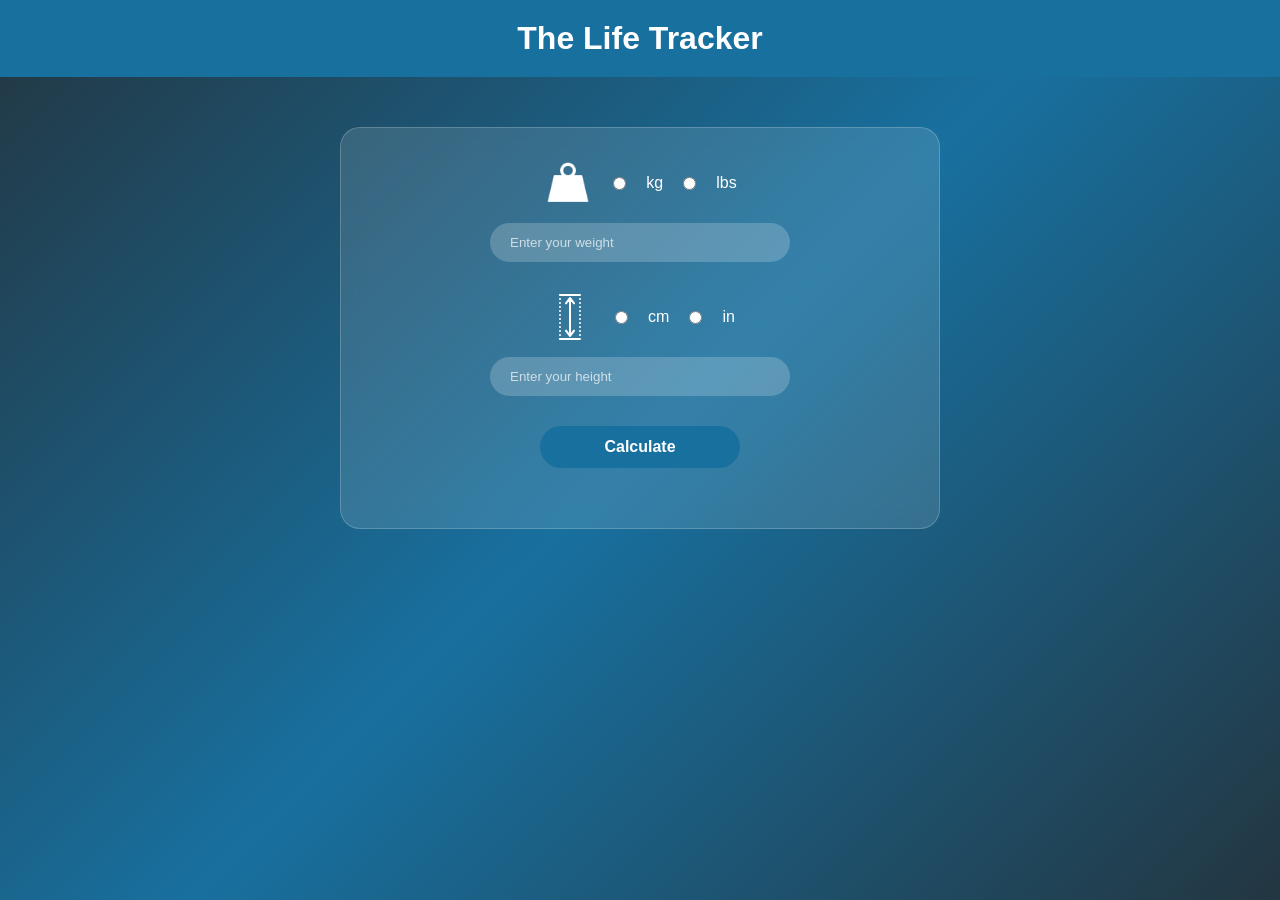
==== index.html @ 0bf72494 "what good day to code hhhh - life tracker" ====
<!DOCTYPE html>
<html lang="en">
<head>
    <meta charset="UTF-8">
    <meta name="viewport" content="width=device-width, initial-scale=1.0">
    <title>The Life Tracker</title>
    <link rel="stylesheet" href="stayling.css">
</head>
<body>

    <nav>
        <div class="logo">
            <p>The Life Tracker</p>
        </div>
    </nav>

    <main class="thestuff">

        <!-- Weight Section -->
        <div class="card">

            <div class="top-row">
                <img src="icons/weight.png" alt="Weight">

                    <input type="radio" name="weight-unit" id="kg"> kg
                    <input type="radio" name="weight-unit" id="lbs"> lbs
            </div>

            <input
                type="number"
                id="weightInput"    
                placeholder="Enter your weight"
            >

        </div>

        <!-- Height Section -->
        <div class="card">

            <div class="top-row">
                <img src="icons/height.png" alt="Height">
                    <input type="radio" name="height-unit" id="cm"> cm
                    <input type="radio" name="height-unit" id="inch"> in
            </div>

            <input
                type="number"
                id="heightInput"
                placeholder="Enter your height"
            >

        </div>

        <!-- Button -->
        <button id="btn">
            Calculate
        </button>
            <div  class="card">
                <div class="top-row">
                    <div class="output">

                    </div>
                </div>
            </div>
    </main>
     <script src="script.js"></script>
</body>
</html>
---- stayling.css ----
*{
    margin:0;
    padding:0;
    box-sizing:border-box;
}

body{
    min-height:100vh;
    font-family:Arial, Helvetica, sans-serif;
    background:linear-gradient(
        135deg,
        #233641,
        #18709f,
        #233641
    );
}

nav{
    background:#18709f;
    padding:20px;
}

.logo{
    color:white;
    font-size:2rem;
    font-weight:bold;
    text-align:center;
}

.thestuff{
    max-width:600px;
    margin:50px auto;
    padding:30px;

    background:rgba(255,255,255,0.12);
    backdrop-filter:blur(10px);

    border:1px solid rgba(255,255,255,0.2);
    border-radius:20px;

    display:flex;
    flex-direction:column;
    gap:30px;
}

.card{
    display:flex;
    flex-direction:column;
    align-items:center;
    gap:15px;
}

.top-row{
    display:flex;
    align-items:center;
    gap:20px;
    color:white;
}

.top-row img{
    width:50px;
    filter:brightness(0) invert(1);
}

/* label{
    display:flex;
    align-items:center;
    gap:5px;
} */

input[type="number"]{
    width:100%;
    max-width:300px;

    padding:12px 20px;

    border:none;
    border-radius:50px;

    background:rgba(255,255,255,0.2);
    color:white;

    outline:none;
}

input[type="number"]::placeholder{
    color:rgba(255,255,255,0.7);
}

button{
    width:200px;
    margin:auto;

    padding:12px;

    border:none;
    border-radius:50px;

    background:#18709f;
    color:white;

    font-size:1rem;
    font-weight:bold;

    cursor:pointer;
    transition:0.3s;
}

button:hover{
    transform:translateY(-3px);
    background:#2196d3;
}

button::after{

    transform:translateY(-6px);
    background:#88482d;
}
.output{
    color: whitesmoke;

}
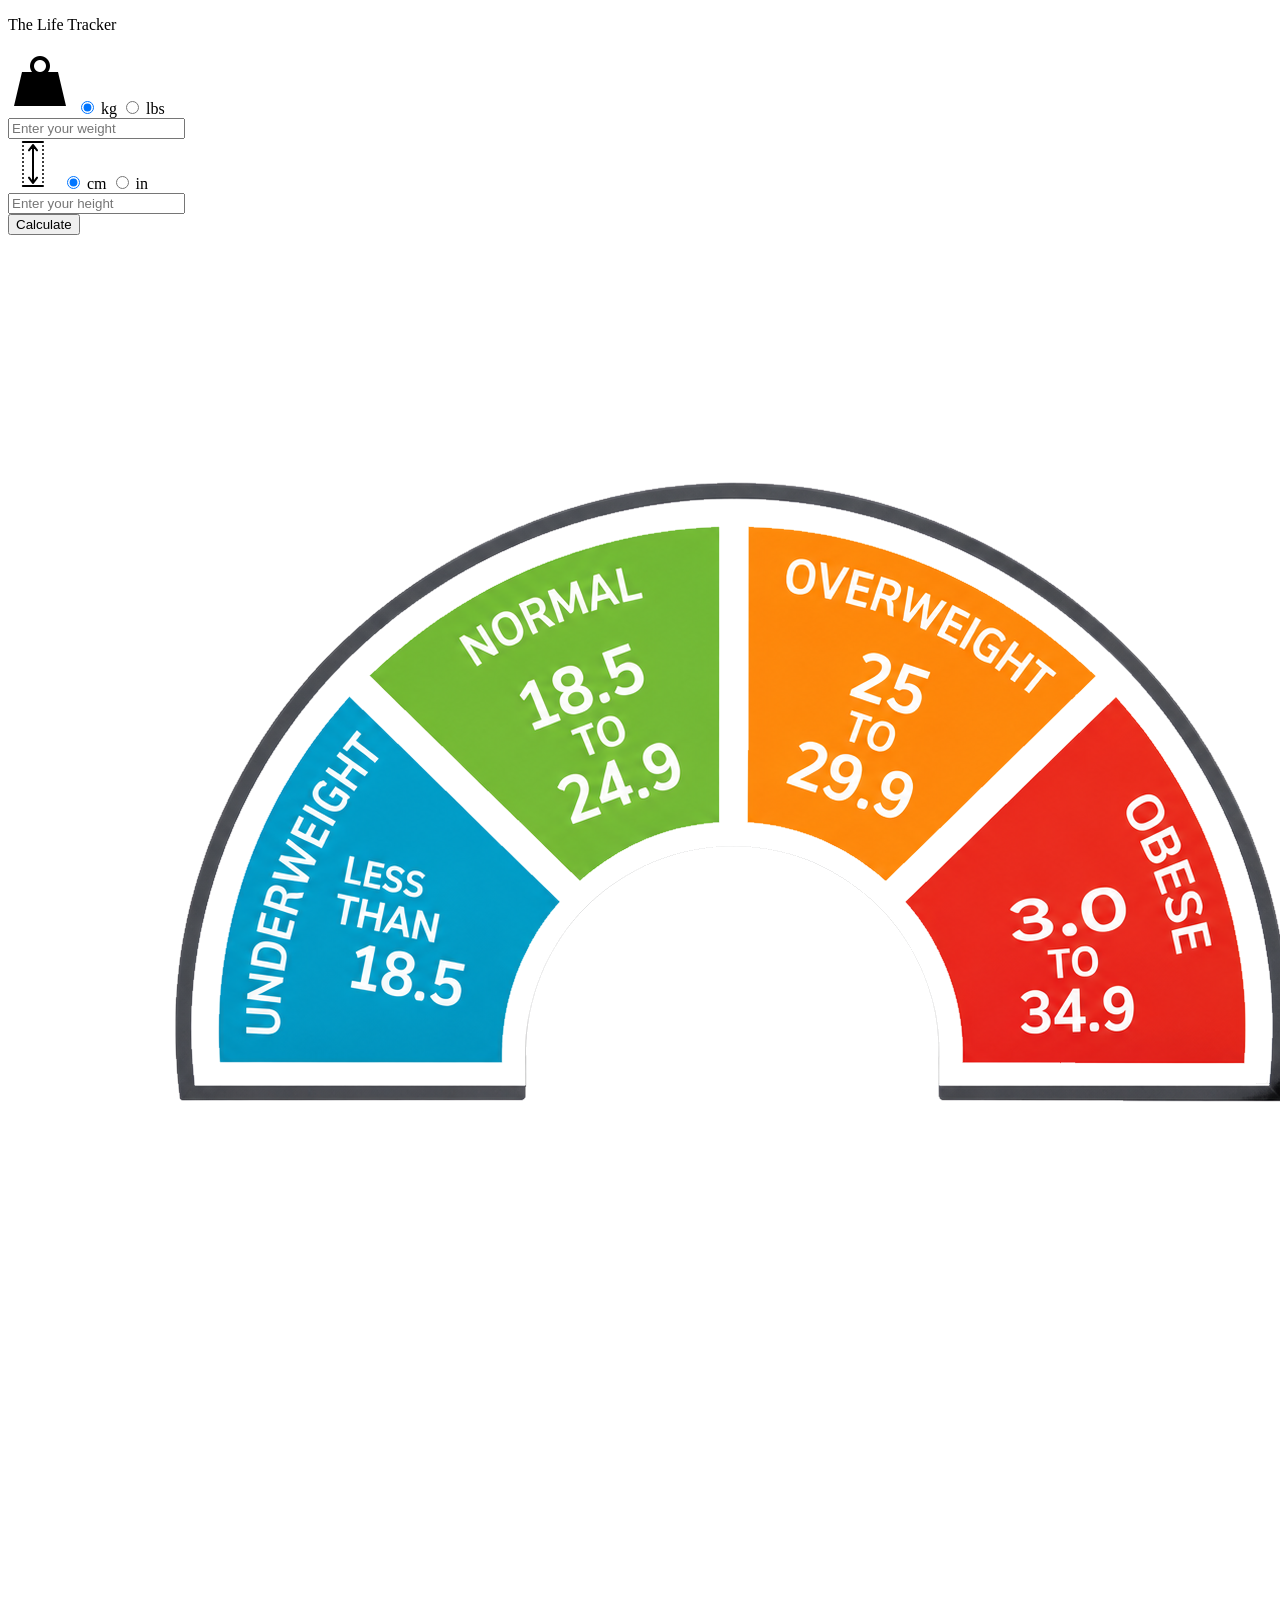
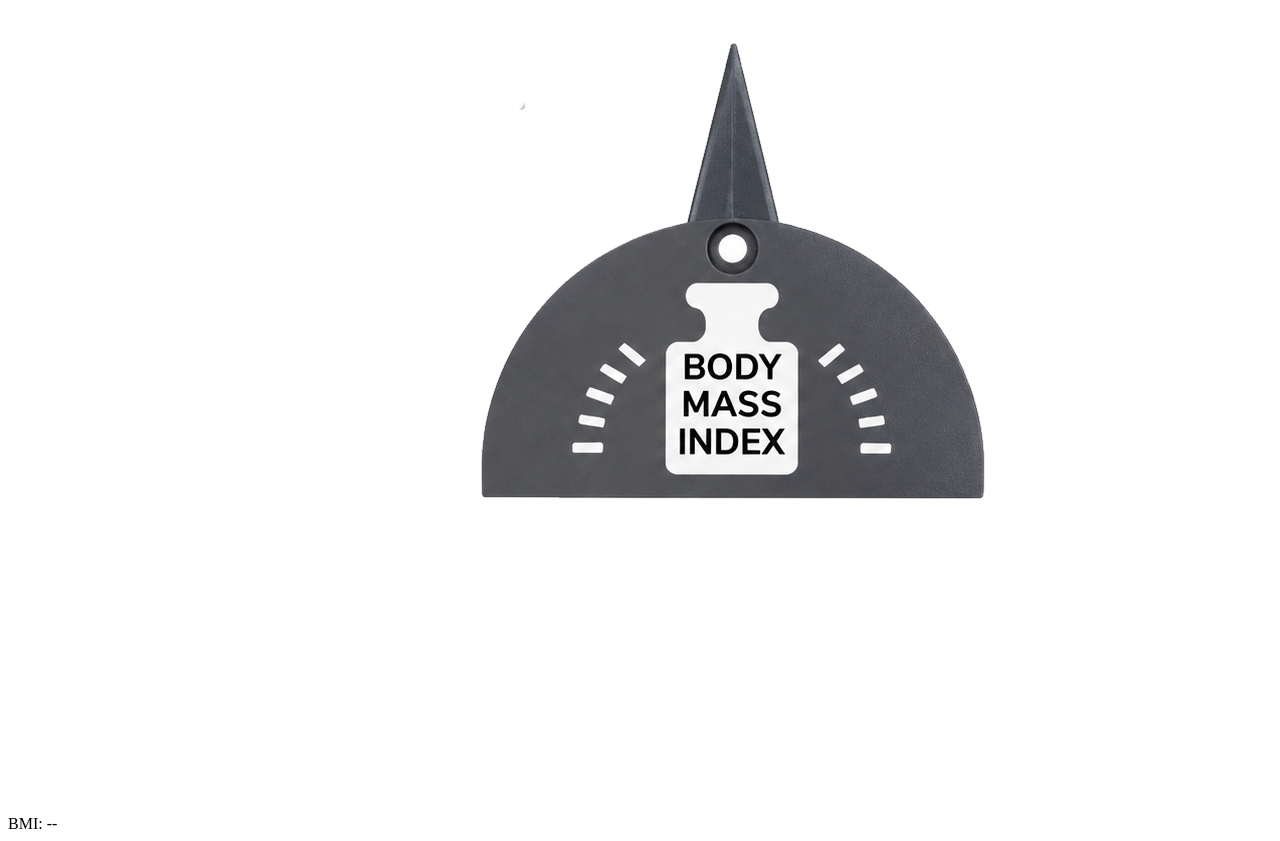
==== commit cb4217cc: "i add the this pic rate and this index to that project" ====
--- a/index.html
+++ b/index.html
@@ -4,7 +4,7 @@
     <meta charset="UTF-8">
     <meta name="viewport" content="width=device-width, initial-scale=1.0">
     <title>The Life Tracker</title>
-    <link rel="stylesheet" href="stayling.css">
+  
 </head>
 <body>
 
@@ -18,51 +18,41 @@
 
         <!-- Weight Section -->
         <div class="card">
-
             <div class="top-row">
                 <img src="icons/weight.png" alt="Weight">
-
-                    <input type="radio" name="weight-unit" id="kg"> kg
-                    <input type="radio" name="weight-unit" id="lbs"> lbs
+                <input type="radio" name="weight-unit" id="kg" checked> kg
+                <input type="radio" name="weight-unit" id="lbs"> lbs
             </div>
-
-            <input
-                type="number"
-                id="weightInput"    
-                placeholder="Enter your weight"
-            >
-
+            <input type="number" id="weightInput" placeholder="Enter your weight">
         </div>
 
         <!-- Height Section -->
         <div class="card">
-
             <div class="top-row">
                 <img src="icons/height.png" alt="Height">
-                    <input type="radio" name="height-unit" id="cm"> cm
-                    <input type="radio" name="height-unit" id="inch"> in
+                <input type="radio" name="height-unit" id="cm" checked> cm
+                <input type="radio" name="height-unit" id="inch"> in
             </div>
-
-            <input
-                type="number"
-                id="heightInput"
-                placeholder="Enter your height"
-            >
-
+            <input type="number" id="heightInput" placeholder="Enter your height">
         </div>
 
         <!-- Button -->
-        <button id="btn">
-            Calculate
-        </button>
-            <div  class="card">
-                <div class="top-row">
-                    <div class="output">
+        <button id="btn">Calculate</button>
 
-                    </div>
+        <!-- BMI Gauge -->
+        <div class="card">
+            <div class="bmi-container">
+                <div class="gauge-wrapper">
+                    <img class="bmi-rate-bg" src="icons/the rate.png" alt="BMI rate">
+                    <img id="bmiPointer" src="icons/the body mass index.png" alt="BMI Pointer">
                 </div>
             </div>
+            <div class="output" id="bmiOutput">BMI: --</div>
+            <div class="bmi-category" id="bmiCategory"></div>
+        </div>
+
     </main>
-     <script src="script.js"></script>
+
+
 </body>
-</html>
+</html>
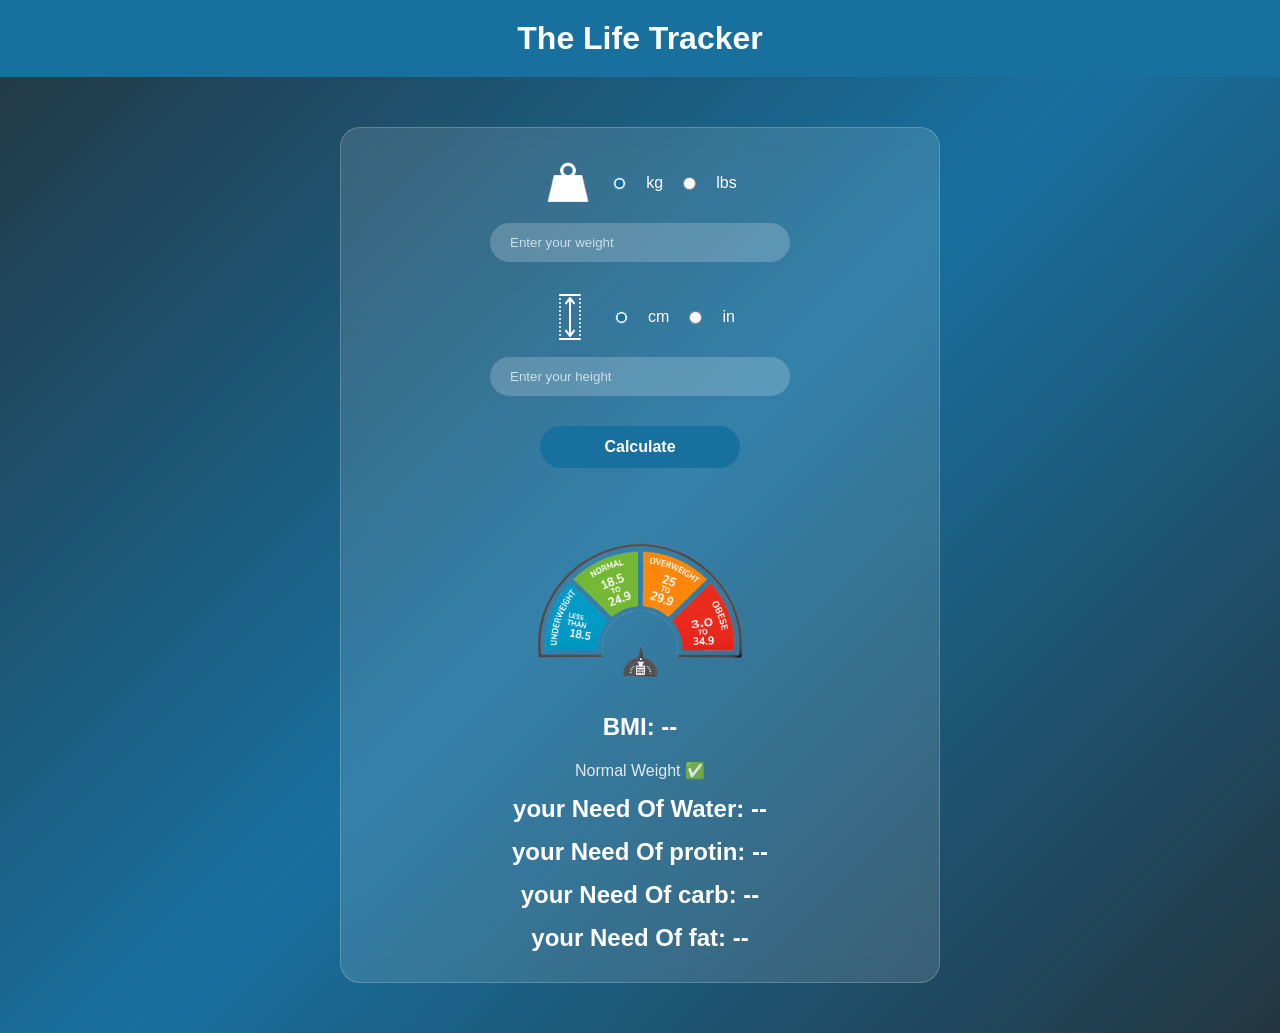
==== commit e3eba4df: "Your update message" ====
--- a/index.html
+++ b/index.html
@@ -4,7 +4,7 @@
     <meta charset="UTF-8">
     <meta name="viewport" content="width=device-width, initial-scale=1.0">
     <title>The Life Tracker</title>
-  
+    <link rel="stylesheet" href="stayling.css">
 </head>
 <body>
 
@@ -47,12 +47,17 @@
                     <img id="bmiPointer" src="icons/the body mass index.png" alt="BMI Pointer">
                 </div>
             </div>
-            <div class="output" id="bmiOutput">BMI: --</div>
+            <div class="output" id="bmiOutput">BMI: --</div> 
+            
             <div class="bmi-category" id="bmiCategory"></div>
+            <div id="YNOW_OUTPUT">your Need Of Water: --</div>
+            <div id="protin_OUTPUT">your Need Of protin: --</div>
+            <div id="carb_OUTPUT">your Need Of carb: --</div>
+            <div id="fat_OUTPUT">your Need Of fat: --</div>
         </div>
 
     </main>
 
-
+  <script src="script.js"></script>
 </body>
 </html>
--- a/stayling.css
+++ b/stayling.css
@@ -0,0 +1,146 @@
+        * {
+            margin: 0;
+            padding: 0;
+            box-sizing: border-box;
+        }
+
+        body {
+            min-height: 100vh;
+            font-family: Arial, Helvetica, sans-serif;
+            background: linear-gradient(135deg, #233641, #18709f, #233641);
+        }
+
+        nav {
+            background: #18709f;
+            padding: 20px;
+        }
+
+        .logo {
+            color: white;
+            font-size: 2rem;
+            font-weight: bold;
+            text-align: center;
+        }
+
+        .thestuff {
+            max-width: 600px;
+            margin: 50px auto;
+            padding: 30px;
+            background: rgba(255, 255, 255, 0.12);
+            backdrop-filter: blur(10px);
+            border: 1px solid rgba(255, 255, 255, 0.2);
+            border-radius: 20px;
+            display: flex;
+            flex-direction: column;
+            gap: 30px;
+        }
+
+        .card {
+            display: flex;
+            flex-direction: column;
+            align-items: center;
+            gap: 15px;
+        }
+
+        .top-row {
+            display: flex;
+            align-items: center;
+            gap: 20px;
+            color: white;
+        }
+
+        .top-row img {
+            width: 50px;
+            filter: brightness(0) invert(1);
+        }
+
+        input[type="number"] {
+            width: 100%;
+            max-width: 300px;
+            padding: 12px 20px;
+            border: none;
+            border-radius: 50px;
+            background: rgba(255, 255, 255, 0.2);
+            color: white;
+            outline: none;
+        }
+
+        input[type="number"]::placeholder {
+            color: rgba(255, 255, 255, 0.7);
+        }
+
+        input[type="radio"] {
+            accent-color: #18709f;
+            cursor: pointer;
+        }
+
+        button {
+            width: 200px;
+            margin: auto;
+            padding: 12px;
+            border: none;
+            border-radius: 50px;
+            background: #18709f;
+            color: white;
+            font-size: 1rem;
+            font-weight: bold;
+            cursor: pointer;
+            transition: 0.3s;
+        }
+
+        button:hover {
+            transform: translateY(-3px);
+            background: #2196d3;
+        }
+         #YNOW_OUTPUT,
+         #protin_OUTPUT,
+         #carb_OUTPUT,
+         #fat_OUTPUT,
+        .output {
+            color: white;
+            font-size: 1.5rem;
+            font-weight: bold;
+            text-align: center;
+        }
+
+        .bmi-container {
+            text-align: center;
+            font-family: sans-serif;
+        }
+
+        .gauge-wrapper {
+            position: relative;
+            width: 400px;
+            height: 200px;
+            margin: 0 auto;
+        }
+
+        .bmi-rate-bg {
+            width: 100%;
+            height: 100%;
+            display: block;
+            object-fit: contain;
+        }
+
+        #bmiPointer {
+            position: absolute;
+            bottom: 0;
+            left: 50%;
+            width: 100px;
+            height: auto;
+            transform-origin: bottom center;
+            transition: transform 0.5s ease-out;
+            z-index: 10;
+            transform: translateX(-50%) rotate(-90deg);
+        }
+
+        .card .bmi-container {
+            margin-top: 0;
+        }
+
+        .bmi-category {
+            color: white;
+            font-size: 1rem;
+            margin-top: 5px;
+            opacity: 0.85;
+        }
